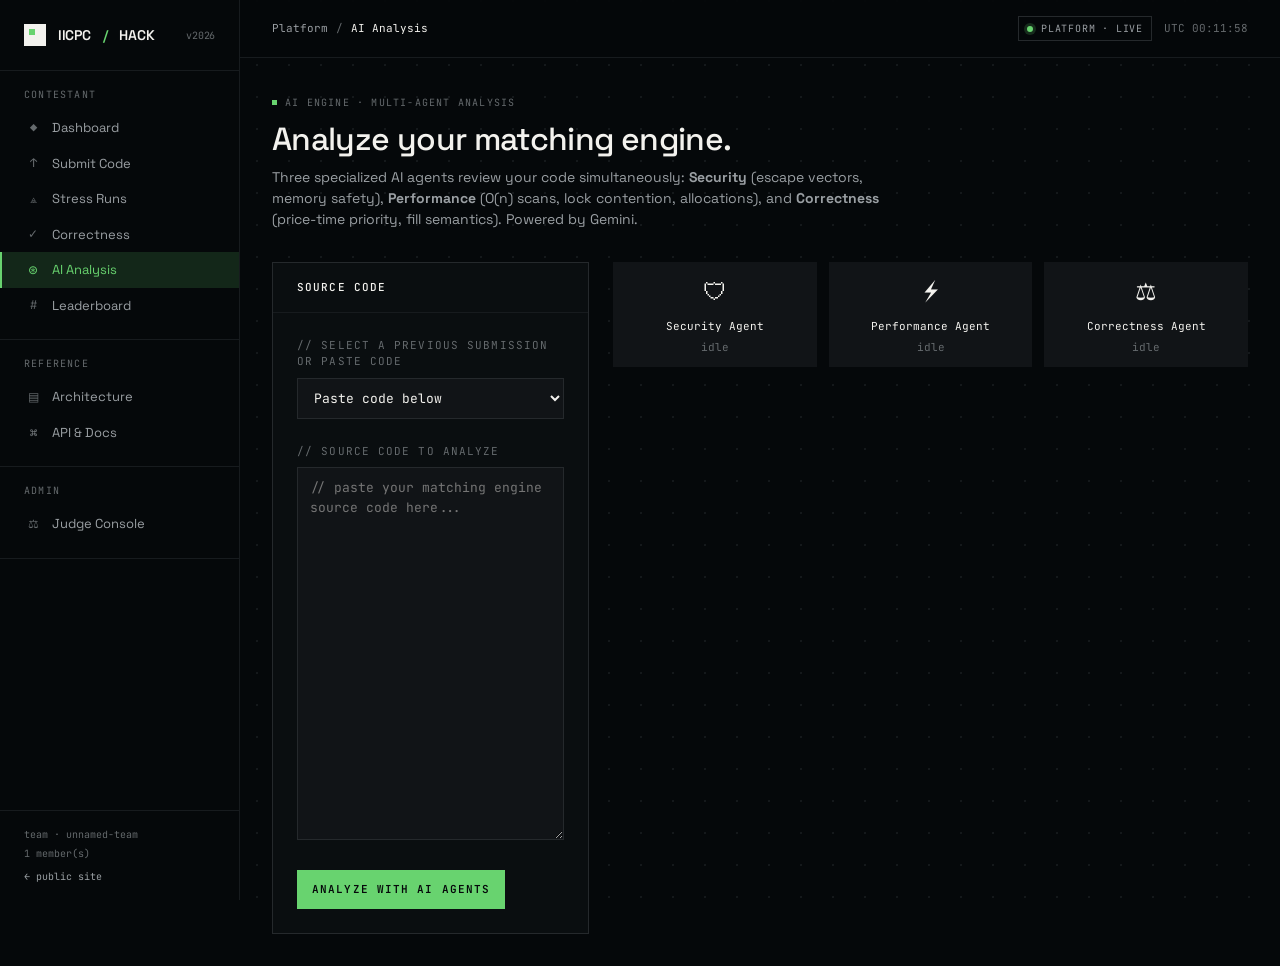
==== frontend/platform/analyze.html @ 757c40b7 "feat(frontend): add AI Analysis page and wire routing - analyze.html: full AI analysis UI with risk " ====
<!DOCTYPE html>
<!-- =====================================================================
     IICPC PLATFORM: AI CODE ANALYSIS
     ---------------------------------------------------------------------
     Multi-agent AI pipeline: Security + Performance + Correctness.
     Calls the ai-analyzer service (POST /api/analyze) with source code
     and displays structured findings with risk score and recommendations.
     Falls back to a local mock if no backend is available.
===================================================================== -->
<html lang="en">
<head>
<meta charset="UTF-8" />
<title>AI Analysis · IICPC Platform</title>
<meta name="viewport" content="width=device-width, initial-scale=1.0" />
<link rel="preconnect" href="https://fonts.googleapis.com" />
<link rel="preconnect" href="https://fonts.gstatic.com" crossorigin />
<link href="https://fonts.googleapis.com/css2?family=Space+Grotesk:wght@300;400;500;600;700&family=JetBrains+Mono:wght@300;400;500;600&display=swap" rel="stylesheet" />
<link rel="stylesheet" href="assets/tokens.css" />
<link rel="stylesheet" href="assets/platform.css" />
<style>
  .risk-gauge {
    position: relative;
    width: 120px; height: 120px;
    border-radius: 50%;
    display: flex; align-items: center; justify-content: center;
    flex-direction: column;
  }
  .risk-gauge .score {
    font-family: var(--font-mono);
    font-size: 36px; font-weight: 700;
    line-height: 1;
  }
  .risk-gauge .label {
    font-size: 11px; text-transform: uppercase;
    letter-spacing: 0.1em; margin-top: 4px;
    color: var(--text-dim);
  }
  .risk-low { background: conic-gradient(var(--accent) calc(var(--pct) * 1%), var(--bg-3) 0); }
  .risk-moderate { background: conic-gradient(#f59e0b calc(var(--pct) * 1%), var(--bg-3) 0); }
  .risk-high { background: conic-gradient(var(--accent-2) calc(var(--pct) * 1%), var(--bg-3) 0); }
  .risk-critical { background: conic-gradient(#ef4444 calc(var(--pct) * 1%), var(--bg-3) 0); }
  .risk-inner {
    width: 96px; height: 96px; border-radius: 50%;
    background: var(--bg-2); display: flex;
    align-items: center; justify-content: center; flex-direction: column;
  }

  .finding {
    padding: var(--s-4); border-left: 3px solid var(--line);
    margin-bottom: var(--s-3); background: var(--bg-3);
  }
  .finding.critical { border-left-color: #ef4444; }
  .finding.high { border-left-color: var(--accent-2); }
  .finding.medium { border-left-color: #f59e0b; }
  .finding.low { border-left-color: var(--accent); }
  .finding.info { border-left-color: var(--text-dim); }
  .finding-header {
    display: flex; align-items: center; gap: var(--s-3);
    margin-bottom: var(--s-2);
  }
  .sev-badge {
    font-family: var(--font-mono); font-size: 10px;
    text-transform: uppercase; letter-spacing: 0.08em;
    padding: 2px 8px; border-radius: 3px;
    font-weight: 600;
  }
  .sev-badge.critical { background: #ef4444; color: #fff; }
  .sev-badge.high { background: var(--accent-2); color: #fff; }
  .sev-badge.medium { background: #f59e0b; color: #000; }
  .sev-badge.low { background: var(--accent); color: #000; }
  .sev-badge.info { background: var(--bg-4); color: var(--text-dim); }
  .cat-badge {
    font-family: var(--font-mono); font-size: 10px;
    color: var(--text-dim); text-transform: uppercase;
  }
  .finding-location {
    font-family: var(--font-mono); font-size: 11px;
    color: var(--accent); margin-bottom: var(--s-2);
  }
  .finding-desc { font-size: 13px; line-height: 1.5; margin-bottom: var(--s-3); }
  .finding-suggestion {
    font-size: 12px; color: var(--accent);
    padding: var(--s-3); background: var(--bg-2);
    font-family: var(--font-mono); white-space: pre-wrap;
  }

  .strength-item {
    display: flex; align-items: center; gap: var(--s-2);
    padding: var(--s-2) 0; font-size: 13px;
  }
  .strength-item::before {
    content: '\2713'; color: var(--accent); font-weight: 700;
    font-size: 16px;
  }

  .analyze-loading {
    display: flex; align-items: center; justify-content: center;
    padding: var(--s-8); flex-direction: column; gap: var(--s-4);
  }
  .analyze-loading .spinner {
    width: 48px; height: 48px; border: 3px solid var(--line);
    border-top: 3px solid var(--accent); border-radius: 50%;
    animation: spin 1s linear infinite;
  }
  @keyframes spin { to { transform: rotate(360deg); } }

  .agent-status {
    display: grid; grid-template-columns: repeat(3, 1fr); gap: var(--s-3);
    margin-bottom: var(--s-4);
  }
  .agent-card {
    padding: var(--s-3); background: var(--bg-3);
    text-align: center; font-family: var(--font-mono); font-size: 11px;
  }
  .agent-card .icon { font-size: 24px; margin-bottom: var(--s-2); }
  .agent-card.running { border-bottom: 2px solid var(--accent-4); }
  .agent-card.done { border-bottom: 2px solid var(--accent); }
  .agent-card.error { border-bottom: 2px solid var(--accent-2); }
</style>
</head>
<body>
<div id="app-content">

<div class="page-head">
  <span class="eyebrow">AI Engine · Multi-Agent Analysis</span>
  <h1 style="margin-top: var(--s-3);">Analyze your matching engine.</h1>
  <p class="lede">
    Three specialized AI agents review your code simultaneously:
    <strong>Security</strong> (escape vectors, memory safety),
    <strong>Performance</strong> (O(n) scans, lock contention, allocations), and
    <strong>Correctness</strong> (price-time priority, fill semantics).
    Powered by Gemini.
  </p>
</div>

<div class="split bias-1-2">
  <!-- Left: source input -->
  <div>
    <div class="panel">
      <div class="panel-head"><h3>Source code</h3></div>
      <div class="panel-body">
        <div class="field">
          <label>// select a previous submission or paste code</label>
          <select class="select mono" id="sub-select">
            <option value="">Paste code below</option>
          </select>
        </div>
        <div class="field">
          <label>// source code to analyze</label>
          <textarea class="textarea" id="source-input" rows="18"
            placeholder="// paste your matching engine source code here..."></textarea>
        </div>
        <button class="btn btn-primary" id="analyze-btn">Analyze with AI agents</button>
      </div>
    </div>
  </div>

  <!-- Right: results -->
  <div>
    <!-- Agent status cards -->
    <div class="agent-status" id="agent-status">
      <div class="agent-card" id="agent-security">
        <div class="icon">&#x1f6e1;</div>
        <div>Security Agent</div>
        <div class="dim" style="margin-top: 4px;">idle</div>
      </div>
      <div class="agent-card" id="agent-performance">
        <div class="icon">&#x26a1;</div>
        <div>Performance Agent</div>
        <div class="dim" style="margin-top: 4px;">idle</div>
      </div>
      <div class="agent-card" id="agent-correctness">
        <div class="icon">&#x2696;</div>
        <div>Correctness Agent</div>
        <div class="dim" style="margin-top: 4px;">idle</div>
      </div>
    </div>

    <!-- Results container -->
    <div id="results" style="display: none;">
      <!-- Risk gauge + summary -->
      <div class="panel">
        <div class="panel-head"><h3>Analysis Report</h3></div>
        <div class="panel-body">
          <div style="display: flex; gap: var(--s-5); align-items: center;">
            <div class="risk-gauge" id="risk-gauge">
              <div class="risk-inner">
                <div class="score" id="risk-score">0</div>
                <div class="label">risk</div>
              </div>
            </div>
            <div style="flex: 1;">
              <p id="summary-text" style="font-size: 13px; line-height: 1.6;"></p>
            </div>
          </div>
        </div>
      </div>

      <!-- Strengths -->
      <div class="panel" id="strengths-panel" style="margin-top: var(--s-4);">
        <div class="panel-head"><h3>Strengths</h3></div>
        <div class="panel-body" id="strengths-list"></div>
      </div>

      <!-- Recommendations -->
      <div class="panel" id="recs-panel" style="margin-top: var(--s-4);">
        <div class="panel-head"><h3>Top Recommendations</h3></div>
        <div class="panel-body" id="recs-list"></div>
      </div>

      <!-- Findings -->
      <div class="panel" style="margin-top: var(--s-4);">
        <div class="panel-head">
          <h3>Detailed Findings</h3>
          <div class="actions">
            <select class="select mono" id="filter-category" style="font-size: 11px;">
              <option value="all">all categories</option>
              <option value="security">security</option>
              <option value="performance">performance</option>
              <option value="correctness">correctness</option>
            </select>
          </div>
        </div>
        <div class="panel-body" id="findings-list"></div>
      </div>
    </div>

    <!-- Loading state -->
    <div class="analyze-loading" id="loading" style="display: none;">
      <div class="spinner"></div>
      <div style="font-family: var(--font-mono); font-size: 12px; color: var(--text-dim);" id="loading-text">
        Running analysis pipeline...
      </div>
    </div>
  </div>
</div>

</div><!-- /#app-content -->

<script src="assets/store.js"></script>
<script src="assets/api.js"></script>
<script src="assets/layout.js"></script>
<script>
Layout.render({
  active: 'analyze',
  crumb: [{ label: 'Platform', href: 'dashboard.html' }, { label: 'AI Analysis' }],
});

const el = id => document.getElementById(id);
let currentReport = null;

// Populate submission dropdown from localStorage
const subs = Store.get('submissions', []).filter(s => s.source);
subs.forEach(s => {
  const opt = document.createElement('option');
  opt.value = s.id;
  opt.textContent = `${s.name} (${s.lang})`;
  el('sub-select').appendChild(opt);
});

el('sub-select').onchange = () => {
  const id = el('sub-select').value;
  if (!id) return;
  const sub = subs.find(s => s.id === id);
  if (sub && sub.source) el('source-input').value = sub.source;
};

// Agent status animation
function setAgentStatus(agent, status, detail) {
  const card = el('agent-' + agent);
  card.className = 'agent-card ' + status;
  card.querySelector('.dim').textContent = detail || status;
}

// Main analyze handler
el('analyze-btn').onclick = async () => {
  const source = el('source-input').value.trim();
  if (source.length < 10) {
    toast('paste source code first (minimum 10 characters)', 'error');
    return;
  }

  // Show loading state
  el('results').style.display = 'none';
  el('loading').style.display = 'flex';
  el('analyze-btn').disabled = true;
  el('analyze-btn').textContent = 'Analyzing...';

  setAgentStatus('security', 'running', 'scanning...');
  setAgentStatus('performance', 'running', 'scanning...');
  setAgentStatus('correctness', 'running', 'scanning...');

  try {
    const resp = await fetch('/api/analyze', {
      method: 'POST',
      headers: { 'Content-Type': 'application/json' },
      body: JSON.stringify({ sourceCode: source }),
    });

    if (!resp.ok) {
      const err = await resp.json().catch(() => ({ error: resp.statusText }));
      throw new Error(err.error || 'analysis failed');
    }

    currentReport = await resp.json();
    renderReport(currentReport);

    // Update agent statuses
    const secCount = currentReport.findings.filter(f => f.category === 'security').length;
    const perfCount = currentReport.findings.filter(f => f.category === 'performance').length;
    const corrCount = currentReport.findings.filter(f => f.category === 'correctness').length;

    setAgentStatus('security', secCount > 0 ? 'error' : 'done',
      secCount > 0 ? `${secCount} issues` : 'clean');
    setAgentStatus('performance', perfCount > 0 ? 'error' : 'done',
      perfCount > 0 ? `${perfCount} issues` : 'clean');
    setAgentStatus('correctness', corrCount > 0 ? 'error' : 'done',
      corrCount > 0 ? `${corrCount} issues` : 'clean');

  } catch (err) {
    toast('Analysis failed: ' + err.message, 'error');
    setAgentStatus('security', 'error', 'failed');
    setAgentStatus('performance', 'error', 'failed');
    setAgentStatus('correctness', 'error', 'failed');
  } finally {
    el('loading').style.display = 'none';
    el('analyze-btn').disabled = false;
    el('analyze-btn').textContent = 'Analyze with AI agents';
  }
};

// Render the full analysis report
function renderReport(report) {
  el('results').style.display = 'block';

  // Risk gauge
  const score = report.riskScore || 0;
  const level = score > 70 ? 'critical' : score > 40 ? 'high' : score > 20 ? 'moderate' : 'low';
  const gauge = el('risk-gauge');
  gauge.className = 'risk-gauge risk-' + level;
  gauge.style.setProperty('--pct', score);
  el('risk-score').textContent = score;

  // Summary
  el('summary-text').textContent = report.summary || 'Analysis complete.';

  // Strengths
  const strengthsHtml = (report.strengths || []).map(s =>
    `<div class="strength-item">${escapeHTML(s)}</div>`
  ).join('');
  el('strengths-list').innerHTML = strengthsHtml || '<div class="dim">No specific strengths noted.</div>';

  // Recommendations
  const recsHtml = (report.recommendations || []).map((r, i) =>
    `<div style="display: flex; gap: var(--s-3); padding: var(--s-3) 0; border-bottom: 1px solid var(--line-soft);">
      <span style="font-family: var(--font-mono); font-size: 11px; color: var(--accent); min-width: 24px;">${String(i+1).padStart(2,'0')}</span>
      <span style="font-size: 13px;">${escapeHTML(r)}</span>
    </div>`
  ).join('');
  el('recs-list').innerHTML = recsHtml || '<div class="dim">No recommendations.</div>';

  // Findings
  renderFindings(report.findings || [], 'all');
}

// Render filtered findings list
function renderFindings(findings, category) {
  const filtered = category === 'all' ? findings : findings.filter(f => f.category === category);
  if (filtered.length === 0) {
    el('findings-list').innerHTML = '<div style="padding: var(--s-5); text-align: center; color: var(--text-dim);">No findings in this category.</div>';
    return;
  }

  el('findings-list').innerHTML = filtered.map(f => `
    <div class="finding ${f.severity}">
      <div class="finding-header">
        <span class="sev-badge ${f.severity}">${f.severity}</span>
        <span class="cat-badge">${f.category}</span>
      </div>
      ${f.location ? `<div class="finding-location">${escapeHTML(f.location)}</div>` : ''}
      <div class="finding-desc">${escapeHTML(f.description)}</div>
      ${f.suggestion ? `<div class="finding-suggestion">${escapeHTML(f.suggestion)}</div>` : ''}
    </div>
  `).join('');
}

// Category filter
el('filter-category').onchange = () => {
  if (currentReport) {
    renderFindings(currentReport.findings || [], el('filter-category').value);
  }
};
</script>
</body>
</html>
---- frontend/platform/assets/tokens.css ----
/* =====================================================================
   IICPC PLATFORM · DESIGN TOKENS
   ---------------------------------------------------------------------
   Single source of truth for colors, type, spacing. Every page imports
   this first. Change a value here and the entire platform updates.
===================================================================== */
:root {
  /* —— Color palette: cool dark base, phosphor-green accent —— */
  --bg:        oklch(13% 0.008 240);
  --bg-2:      oklch(16% 0.008 240);
  --bg-3:      oklch(19% 0.008 240);
  --bg-4:      oklch(22% 0.008 240);
  --line:      oklch(28% 0.008 240);
  --line-soft: oklch(22% 0.008 240);
  --text:      oklch(96% 0.005 90);
  --text-mute: oklch(70% 0.008 240);
  --text-dim:  oklch(52% 0.008 240);

  --accent:     oklch(78% 0.17 145);
  --accent-2:   oklch(68% 0.20 25);     /* alert / sell */
  --accent-3:   oklch(72% 0.17 55);     /* warn / amber */
  --accent-4:   oklch(72% 0.16 240);    /* info / blue */
  --accent-dim: oklch(78% 0.17 145 / 0.15);

  --font-sans: "Space Grotesk", system-ui, -apple-system, sans-serif;
  --font-mono: "JetBrains Mono", ui-monospace, "SF Mono", Menlo, monospace;

  --s-1: 4px; --s-2: 8px; --s-3: 12px; --s-4: 16px; --s-5: 24px;
  --s-6: 32px; --s-7: 48px; --s-8: 64px; --s-9: 96px;

  --radius: 4px;
  --radius-lg: 8px;
  --max-w: 1480px;
}
---- frontend/platform/assets/platform.css ----
/* =====================================================================
   IICPC PLATFORM · SHARED LAYOUT + COMPONENTS
   ---------------------------------------------------------------------
   Imports tokens.css. Every platform page imports this file too.
   Section index:
     §1  reset + base
     §2  utilities + primitives (eyebrow, btn, pill, mono, etc.)
     §3  app shell (sidebar + main pane layout)
     §4  cards, panels, dividers
     §5  tables (used by leaderboard, runs, submissions)
     §6  forms (used by submit, team mgmt)
     §7  charts (sparklines, bars, gauges)
     §8  status badges (idle, running, passed, failed, queued)
     §9  modal / dialog
     §10 toasts
===================================================================== */

/* §1 — RESET ==================================================== */
*, *::before, *::after { box-sizing: border-box; margin: 0; padding: 0; }
html { -webkit-font-smoothing: antialiased; }
body {
  font-family: var(--font-sans);
  font-size: 14px;
  line-height: 1.5;
  color: var(--text);
  background: var(--bg);
  background-image: radial-gradient(circle at 1px 1px, oklch(28% 0.008 240 / 0.5) 1px, transparent 0);
  background-size: 32px 32px;
  background-attachment: fixed;
  overflow-x: hidden;
}
a { color: inherit; text-decoration: none; }
button { font: inherit; color: inherit; background: none; border: 0; cursor: pointer; }
input, select, textarea { font: inherit; color: inherit; background: none; border: 0; outline: 0; }
img, svg { display: block; max-width: 100%; }
::selection { background: var(--accent); color: var(--bg); }
::-webkit-scrollbar { width: 8px; height: 8px; }
::-webkit-scrollbar-track { background: transparent; }
::-webkit-scrollbar-thumb { background: var(--line); }
::-webkit-scrollbar-thumb:hover { background: var(--line-soft); }

/* §2 — UTILITIES =============================================== */
.mono { font-family: var(--font-mono); }
.dim { color: var(--text-dim); }
.mute { color: var(--text-mute); }
.up { color: var(--accent); }
.down { color: var(--accent-2); }
.warn { color: var(--accent-3); }
.info { color: var(--accent-4); }
.right { text-align: right; }
.center { text-align: center; }

.eyebrow {
  font-family: var(--font-mono);
  font-size: 10px;
  text-transform: uppercase;
  letter-spacing: 0.12em;
  color: var(--text-dim);
  display: inline-flex;
  align-items: center;
  gap: var(--s-2);
}
.eyebrow::before {
  content: "";
  width: 5px; height: 5px;
  background: var(--accent);
  display: inline-block;
}

.btn {
  display: inline-flex; align-items: center; gap: var(--s-2);
  padding: 10px 14px;
  font-family: var(--font-mono); font-size: 11px;
  text-transform: uppercase; letter-spacing: 0.1em;
  border: 1px solid var(--line);
  background: var(--bg-2);
  color: var(--text);
  cursor: pointer;
  transition: all .15s ease;
  white-space: nowrap;
}
.btn:hover { border-color: var(--accent); color: var(--accent); }
.btn-primary { background: var(--accent); color: var(--bg); border-color: var(--accent); font-weight: 600; }
.btn-primary:hover { background: var(--text); border-color: var(--text); color: var(--bg); }
.btn-ghost { background: transparent; }
.btn-danger { border-color: var(--accent-2); color: var(--accent-2); }
.btn-danger:hover { background: var(--accent-2); color: var(--bg); }
.btn-sm { padding: 6px 10px; font-size: 10px; }
.btn[disabled] { opacity: 0.4; cursor: not-allowed; }
.btn[disabled]:hover { border-color: var(--line); color: var(--text); }

.pill {
  display: inline-flex; align-items: center; gap: var(--s-2);
  padding: 4px 8px;
  border: 1px solid var(--line);
  font-family: var(--font-mono); font-size: 10px;
  color: var(--text-mute);
  text-transform: uppercase; letter-spacing: 0.08em;
  white-space: nowrap;       /* never wrap status pills — they're tiny */
  flex-shrink: 0;
}
.pill .dot {
  width: 6px; height: 6px; border-radius: 50%;
  background: var(--accent);
  box-shadow: 0 0 0 3px oklch(78% 0.17 145 / 0.18);
  animation: pulse 1.6s ease-in-out infinite;
}
@keyframes pulse { 50% { box-shadow: 0 0 0 6px oklch(78% 0.17 145 / 0); } }

/* §3 — APP SHELL ============================================== */
.app {
  display: grid;
  grid-template-columns: 240px 1fr;
  min-height: 100vh;
}
.sidebar {
  border-right: 1px solid var(--line-soft);
  background: var(--bg);
  position: sticky; top: 0;
  height: 100vh;
  display: flex; flex-direction: column;
  overflow-y: auto;
}
.sidebar-brand {
  display: flex; align-items: center; gap: var(--s-3);
  padding: var(--s-5);
  border-bottom: 1px solid var(--line-soft);
  font-weight: 600; letter-spacing: -0.02em; font-size: 14px;
}
.sidebar-brand .mark {
  width: 22px; height: 22px;
  background: var(--text);
  position: relative;
  flex-shrink: 0;
}
.sidebar-brand .mark::after {
  content: ""; position: absolute;
  inset: 5px 11px 11px 5px;
  background: var(--accent);
}
.sidebar-brand .ver {
  margin-left: auto;
  font-family: var(--font-mono); font-size: 10px;
  color: var(--text-dim); font-weight: 400;
}
.sidebar-section { padding: var(--s-4) 0; border-bottom: 1px solid var(--line-soft); }
.sidebar-section .label {
  font-family: var(--font-mono); font-size: 10px;
  text-transform: uppercase; letter-spacing: 0.12em;
  color: var(--text-dim);
  padding: 0 var(--s-5) var(--s-2);
}
.sidebar-link {
  display: flex; align-items: center; gap: var(--s-3);
  padding: 8px var(--s-5);
  font-size: 13px; color: var(--text-mute);
  border-left: 2px solid transparent;
  transition: all .15s ease;
  position: relative;
}
.sidebar-link:hover { color: var(--text); background: var(--bg-2); }
.sidebar-link.active {
  color: var(--accent);
  border-left-color: var(--accent);
  background: var(--accent-dim);
}
.sidebar-link .icon {
  width: 14px; height: 14px;
  display: inline-flex; align-items: center; justify-content: center;
  font-family: var(--font-mono); font-size: 12px;
  color: var(--text-dim);
}
.sidebar-link.active .icon { color: var(--accent); }
.sidebar-link .badge {
  margin-left: auto;
  font-family: var(--font-mono); font-size: 10px;
  color: var(--text-dim);
}
.sidebar-foot {
  margin-top: auto;
  padding: var(--s-4) var(--s-5);
  border-top: 1px solid var(--line-soft);
  font-family: var(--font-mono); font-size: 10px;
  color: var(--text-dim);
}

.main { min-width: 0; }
.topbar {
  position: sticky; top: 0; z-index: 10;
  display: flex; align-items: center; gap: var(--s-4);
  padding: var(--s-4) var(--s-6);
  border-bottom: 1px solid var(--line-soft);
  background: oklch(13% 0.008 240 / 0.85);
  backdrop-filter: blur(12px);
}
.topbar .crumb {
  font-family: var(--font-mono); font-size: 11px;
  color: var(--text-dim);
  white-space: nowrap;        /* breadcrumb stays on one line — truncate the page if needed */
  overflow: hidden;
  text-overflow: ellipsis;
  min-width: 0; flex: 1;
}
.topbar .crumb a { color: var(--text-mute); }
.topbar .crumb .sep { margin: 0 var(--s-2); color: var(--text-dim); }
.topbar .crumb .now { color: var(--text); }
.topbar .actions { margin-left: auto; display: flex; gap: var(--s-3); align-items: center; flex-shrink: 0; }
.topbar .clock {
  font-family: var(--font-mono); font-size: 11px;
  color: var(--text-dim);
}
.page { padding: var(--s-6); }
.page-head { margin-bottom: var(--s-6); }
.page-head h1 {
  font-size: 32px; font-weight: 500; letter-spacing: -0.02em;
  line-height: 1; margin-bottom: var(--s-3);
}
.page-head .lede { color: var(--text-mute); max-width: 72ch; }

@media (max-width: 880px) {
  .app { grid-template-columns: 1fr; }
  .sidebar { position: fixed; transform: translateX(-100%); z-index: 100; width: 240px; transition: transform .2s ease; }
  .sidebar.open { transform: translateX(0); }
  .topbar .menu-toggle { display: inline-flex !important; }
}
.menu-toggle { display: none; }

/* §4 — CARDS / PANELS ========================================== */
.panel {
  background: var(--bg-2);
  border: 1px solid var(--line);
}
.panel-head {
  display: flex; align-items: center; gap: var(--s-3);
  padding: var(--s-4) var(--s-5);
  border-bottom: 1px solid var(--line-soft);
}
.panel-head h3 {
  font-family: var(--font-mono); font-size: 11px;
  text-transform: uppercase; letter-spacing: 0.1em;
  color: var(--text);
  font-weight: 500;
  white-space: nowrap;        /* panel titles never wrap — they're short labels */
  min-width: 0;
}
.panel-head .actions { margin-left: auto; display: flex; gap: var(--s-2); }
.panel-body { padding: var(--s-5); }
.panel-body.flush { padding: 0; }

.kpi-grid {
  display: grid;
  /* Force a fixed 4-column grid that collapses cleanly at narrow viewports.
     Previous auto-fit caused awkward 3+1 wraps when main pane was ≈675px. */
  grid-template-columns: repeat(4, 1fr);
  gap: 0;
  border: 1px solid var(--line);
}
@media (max-width: 1100px) { .kpi-grid { grid-template-columns: repeat(2, 1fr); } }
@media (max-width: 540px)  { .kpi-grid { grid-template-columns: 1fr; } }
.kpi {
  padding: var(--s-5);
  border-right: 1px solid var(--line-soft);
  min-width: 0;               /* let value text truncate instead of overflowing */
}
.kpi:last-child { border-right: 0; }
@media (max-width: 1100px) {
  .kpi:nth-child(2) { border-right: 0; }
  .kpi:nth-child(1), .kpi:nth-child(2) { border-bottom: 1px solid var(--line-soft); }
}
.kpi .l { font-family: var(--font-mono); font-size: 10px; text-transform: uppercase; letter-spacing: 0.12em; color: var(--text-dim); margin-bottom: var(--s-3); }
.kpi .v {
  font-family: var(--font-mono);
  /* Fluid type — shrinks on narrow KPI cells so values like "23d 10h 40m" stay on one line */
  font-size: clamp(20px, 2.6vw, 28px);
  font-weight: 500; color: var(--text);
  white-space: nowrap; overflow: hidden; text-overflow: ellipsis;
}
.kpi .v small { font-size: 13px; color: var(--text-mute); margin-left: 4px; }
.kpi .delta { font-family: var(--font-mono); font-size: 11px; margin-top: 4px; }

/* §5 — TABLES ================================================== */
.table { width: 100%; border-collapse: collapse; font-family: var(--font-mono); font-size: 12px; }
.table th {
  text-align: left; padding: 10px var(--s-4);
  border-bottom: 1px solid var(--line);
  color: var(--text-dim); font-weight: 400;
  text-transform: uppercase; letter-spacing: 0.08em; font-size: 10px;
  background: var(--bg-3);
  position: sticky; top: 0;
}
.table th.r, .table td.r { text-align: right; }
.table tbody tr {
  border-bottom: 1px solid var(--line-soft);
  transition: background .15s ease;
}
.table tbody tr:hover { background: var(--bg-3); }
.table td { padding: 10px var(--s-4); color: var(--text); }
.table td.team { color: var(--text); font-weight: 500; font-family: var(--font-sans); }
.table tr.flash { animation: flash .8s ease; }
@keyframes flash {
  0% { background: oklch(78% 0.17 145 / 0.20); }
  100% { background: transparent; }
}

/* §6 — FORMS =================================================== */
.field { margin-bottom: var(--s-5); }
.field label {
  display: block;
  font-family: var(--font-mono); font-size: 11px;
  text-transform: uppercase; letter-spacing: 0.1em;
  color: var(--text-dim);
  margin-bottom: var(--s-2);
}
.field .hint {
  font-family: var(--font-mono); font-size: 11px;
  color: var(--text-dim); margin-top: var(--s-2);
}
.input, .select, .textarea {
  width: 100%;
  padding: 10px 12px;
  background: var(--bg-3);
  border: 1px solid var(--line);
  font-family: var(--font-mono); font-size: 13px;
  color: var(--text);
  transition: border-color .15s ease;
}
.input:focus, .select:focus, .textarea:focus { border-color: var(--accent); }
.textarea { font-family: var(--font-mono); resize: vertical; min-height: 100px; }

.dropzone {
  border: 1px dashed var(--line);
  background: var(--bg-2);
  padding: var(--s-7) var(--s-5);
  text-align: center;
  transition: all .15s ease;
  cursor: pointer;
}
.dropzone:hover, .dropzone.drag {
  border-color: var(--accent);
  background: var(--accent-dim);
}
.dropzone .big {
  font-family: var(--font-mono); font-size: 16px;
  color: var(--text); margin-bottom: var(--s-3);
}
.dropzone .small {
  font-family: var(--font-mono); font-size: 11px;
  color: var(--text-dim);
}

/* §7 — CHARTS ================================================== */
.spark { width: 100%; height: 40px; }
.spark line, .spark path { vector-effect: non-scaling-stroke; }
.bars { display: flex; gap: 2px; align-items: end; height: 32px; }
.bars span {
  flex: 1; min-width: 2px;
  background: var(--accent-dim);
  border-bottom: 2px solid var(--accent);
  transition: height .4s ease;
}

/* §8 — STATUS BADGES =========================================== */
.status {
  display: inline-flex; align-items: center; gap: 6px;
  font-family: var(--font-mono); font-size: 10px;
  text-transform: uppercase; letter-spacing: 0.1em;
  padding: 2px 6px;
  border: 1px solid var(--line);
}
.status::before {
  content: ""; width: 6px; height: 6px; border-radius: 50%;
  background: var(--text-dim);
}
.status.idle    { color: var(--text-dim); }
.status.queued  { color: var(--accent-3); border-color: oklch(72% 0.17 55 / 0.3); }
.status.queued::before  { background: var(--accent-3); }
.status.running { color: var(--accent-4); border-color: oklch(72% 0.16 240 / 0.3); }
.status.running::before { background: var(--accent-4); animation: pulse 1.4s ease-in-out infinite; }
.status.passed  { color: var(--accent); border-color: oklch(78% 0.17 145 / 0.3); }
.status.passed::before  { background: var(--accent); }
.status.failed  { color: var(--accent-2); border-color: oklch(68% 0.20 25 / 0.3); }
.status.failed::before  { background: var(--accent-2); }
.status.building { color: var(--accent-3); border-color: oklch(72% 0.17 55 / 0.3); }
.status.building::before { background: var(--accent-3); animation: pulse 1s ease-in-out infinite; }

/* §9 — MODAL ==================================================== */
.modal-bg {
  position: fixed; inset: 0;
  background: oklch(0% 0 0 / 0.7);
  backdrop-filter: blur(4px);
  z-index: 1000;
  display: flex; align-items: center; justify-content: center;
  padding: var(--s-5);
}
.modal {
  background: var(--bg-2);
  border: 1px solid var(--line);
  width: 100%; max-width: 600px;
  max-height: 90vh; overflow: auto;
}
.modal-head {
  padding: var(--s-5); border-bottom: 1px solid var(--line-soft);
  display: flex; align-items: center;
}
.modal-head h3 { font-size: 18px; font-weight: 500; }
.modal-head button { margin-left: auto; color: var(--text-dim); font-size: 20px; padding: 0 8px; }
.modal-body { padding: var(--s-5); }
.modal-foot { padding: var(--s-4) var(--s-5); border-top: 1px solid var(--line-soft); display: flex; gap: var(--s-3); justify-content: flex-end; }

/* §10 — TOASTS ================================================== */
.toast-stack {
  position: fixed; bottom: var(--s-5); right: var(--s-5);
  z-index: 2000;
  display: flex; flex-direction: column; gap: var(--s-2);
  pointer-events: none;
}
.toast {
  background: var(--bg-2);
  border: 1px solid var(--line);
  border-left: 2px solid var(--accent);
  padding: var(--s-3) var(--s-4);
  font-family: var(--font-mono); font-size: 12px;
  color: var(--text);
  min-width: 280px;
  pointer-events: auto;
  animation: toastIn .2s ease;
}
.toast.error { border-left-color: var(--accent-2); }
.toast.warn { border-left-color: var(--accent-3); }
.toast .t { font-size: 10px; color: var(--text-dim); text-transform: uppercase; letter-spacing: 0.1em; margin-bottom: 2px; }
@keyframes toastIn {
  from { transform: translateX(20px); opacity: 0; }
  to { transform: translateX(0); opacity: 1; }
}

/* —— Native range slider — dark phosphor-green theme ———————————— */
input[type="range"] {
  -webkit-appearance: none;
  appearance: none;
  width: 100%;
  height: 4px;
  background: var(--bg-3);
  border: 1px solid var(--line);
  outline: none;
  cursor: pointer;
}
input[type="range"]::-webkit-slider-thumb {
  -webkit-appearance: none;
  appearance: none;
  width: 14px; height: 14px;
  background: var(--accent);
  border: 1px solid var(--accent);
  cursor: pointer;
  transition: transform .1s ease;
}
input[type="range"]::-webkit-slider-thumb:hover { transform: scale(1.2); }
input[type="range"]::-moz-range-thumb {
  width: 14px; height: 14px;
  background: var(--accent);
  border: 1px solid var(--accent);
  cursor: pointer;
  border-radius: 0;
}
input[type="range"]::-moz-range-track {
  background: var(--bg-3);
  height: 4px;
}

/* —— Misc helpers used across pages —— */
.split { display: grid; gap: var(--s-5); }
.split.cols-2 { grid-template-columns: 1fr 1fr; }
.split.cols-3 { grid-template-columns: repeat(3, 1fr); }
.split.cols-4 { grid-template-columns: repeat(4, 1fr); }
.split.bias-2-1 { grid-template-columns: 2fr 1fr; }
.split.bias-1-2 { grid-template-columns: 1fr 2fr; }
@media (max-width: 980px) {
  .split.cols-2, .split.cols-3, .split.cols-4, .split.bias-2-1, .split.bias-1-2 { grid-template-columns: 1fr; }
}

.log {
  background: var(--bg);
  border: 1px solid var(--line);
  padding: var(--s-4);
  font-family: var(--font-mono); font-size: 12px;
  color: var(--text-mute);
  max-height: 320px; overflow: auto;
  line-height: 1.7;
}
.log .line { display: flex; gap: var(--s-3); white-space: pre-wrap; }
.log .ts { color: var(--text-dim); flex-shrink: 0; }
.log .lvl { width: 50px; flex-shrink: 0; }
.log .lvl.info { color: var(--accent-4); }
.log .lvl.ok { color: var(--accent); }
.log .lvl.warn { color: var(--accent-3); }
.log .lvl.err { color: var(--accent-2); }

.fonts {
  font-family: 'Space Grotesk', 'JetBrains Mono';
}
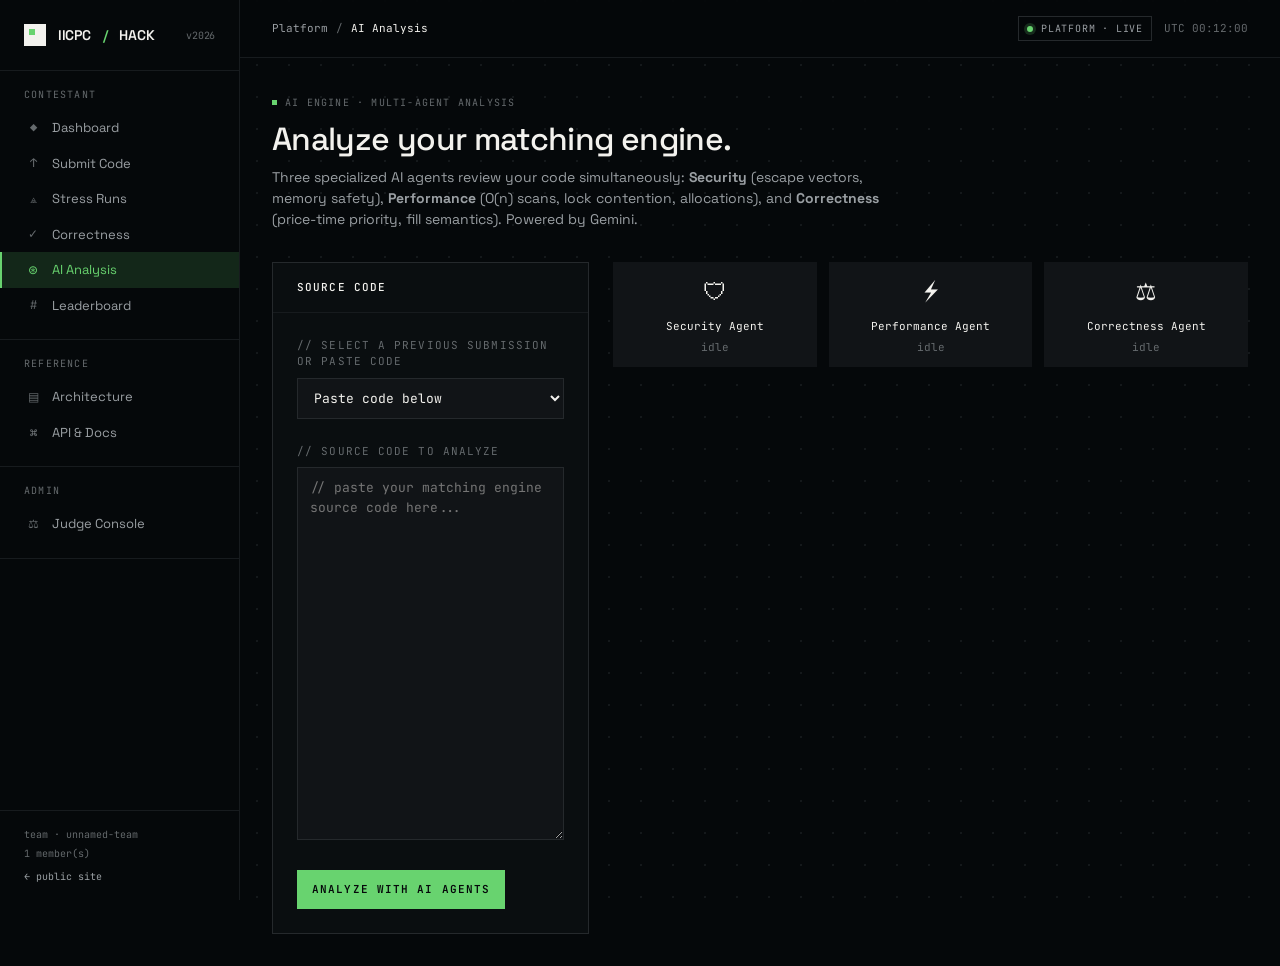
==== commit d72dc581: "docs: rebrand IICPC Platform -> QuanTime; fix README demo; honest LIMITATIONS - Rebrand product name" ====
--- a/frontend/platform/analyze.html
+++ b/frontend/platform/analyze.html
@@ -10,7 +10,7 @@
 <html lang="en">
 <head>
 <meta charset="UTF-8" />
-<title>AI Analysis · IICPC Platform</title>
+<title>AI Analysis · QuanTime</title>
 <meta name="viewport" content="width=device-width, initial-scale=1.0" />
 <link rel="preconnect" href="https://fonts.googleapis.com" />
 <link rel="preconnect" href="https://fonts.gstatic.com" crossorigin />
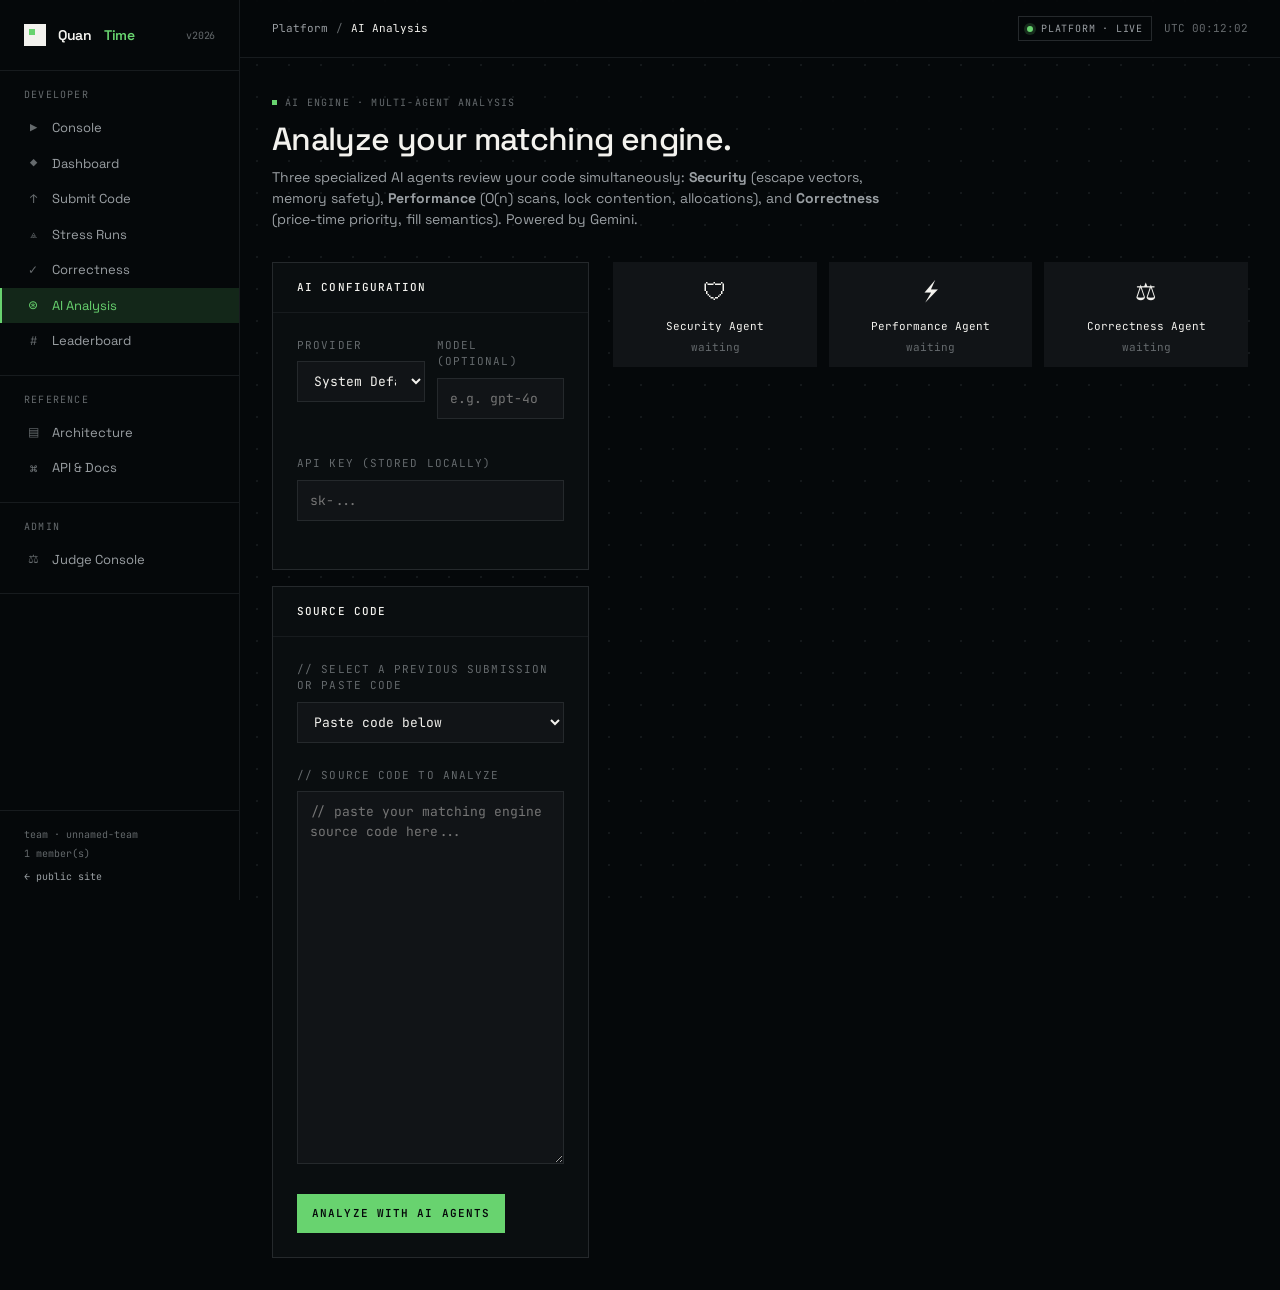
==== commit af07bc00: "feat(ai): decouple hardcoded gemini into universal multi-provider llm adapter layer" ====
--- a/frontend/platform/analyze.html
+++ b/frontend/platform/analyze.html
@@ -136,6 +136,32 @@
 <div class="split bias-1-2">
   <!-- Left: source input -->
   <div>
+    <div class="panel" style="margin-bottom: var(--s-4);">
+      <div class="panel-head"><h3>AI Configuration</h3></div>
+      <div class="panel-body">
+        <div style="display: grid; grid-template-columns: 1fr 1fr; gap: var(--s-3); margin-bottom: var(--s-3);">
+          <div class="field">
+            <label>Provider</label>
+            <select class="select mono" id="ai-provider">
+              <option value="">System Default</option>
+              <option value="local">Local (OpenVINO)</option>
+              <option value="openai">OpenAI / DeepSeek / Kimi</option>
+              <option value="gemini">Google Gemini</option>
+              <option value="claude">Anthropic Claude</option>
+            </select>
+          </div>
+          <div class="field">
+            <label>Model (optional)</label>
+            <input type="text" class="input mono" id="ai-model" placeholder="e.g. gpt-4o">
+          </div>
+        </div>
+        <div class="field">
+          <label>API Key (stored locally)</label>
+          <input type="password" class="input mono" id="ai-key" placeholder="sk-...">
+        </div>
+      </div>
+    </div>
+
     <div class="panel">
       <div class="panel-head"><h3>Source code</h3></div>
       <div class="panel-body">
@@ -258,11 +284,25 @@
   el('sub-select').appendChild(opt);
 });
 
+const q = new URLSearchParams(location.search).get('sub');
+if (q) {
+  el('sub-select').value = q;
+  localStorage.setItem('active_sub', q);
+} else {
+  const active = localStorage.getItem('active_sub');
+  if (active !== null) el('sub-select').value = active;
+}
+if (el('sub-select').value) {
+  const sub = subs.find(s => s.id === el('sub-select').value);
+  if (sub && sub.source) el('source-input').value = sub.source;
+}
+
 el('sub-select').onchange = () => {
   const id = el('sub-select').value;
   if (!id) return;
   const sub = subs.find(s => s.id === id);
   if (sub && sub.source) el('source-input').value = sub.source;
+  saveAnalyzeState();
 };
 
 // Agent status animation
@@ -291,10 +331,19 @@
   setAgentStatus('correctness', 'running', 'scanning...');
 
   try {
+    const provider = el('ai-provider').value.trim();
+    const model = el('ai-model').value.trim();
+    const apiKey = el('ai-key').value.trim();
+
+    const payload = { sourceCode: source };
+    if (provider) payload.provider = provider;
+    if (model) payload.model = model;
+    if (apiKey) payload.apiKey = apiKey;
+
     const resp = await fetch('/api/analyze', {
       method: 'POST',
       headers: { 'Content-Type': 'application/json' },
-      body: JSON.stringify({ sourceCode: source }),
+      body: JSON.stringify(payload),
     });
 
     if (!resp.ok) {
@@ -303,6 +352,7 @@
     }
 
     currentReport = await resp.json();
+    localStorage.setItem('analyze_report_' + (el('sub-select').value || 'ref'), JSON.stringify(currentReport));
     renderReport(currentReport);
 
     // Update agent statuses
@@ -390,6 +440,57 @@
     renderFindings(currentReport.findings || [], el('filter-category').value);
   }
 };
+
+// --- State Retention ---
+function saveAnalyzeState() {
+  localStorage.setItem('analyze_state', JSON.stringify({
+    source: el('source-input').value,
+    provider: el('ai-provider').value,
+    model: el('ai-model').value,
+    apiKey: el('ai-key').value
+  }));
+  localStorage.setItem('active_sub', el('sub-select').value);
+}
+function restoreAnalyzeState() {
+  try {
+    const s = JSON.parse(localStorage.getItem('analyze_state') || '{}');
+    if (s.source && !el('source-input').value) el('source-input').value = s.source;
+    if (s.provider) el('ai-provider').value = s.provider;
+    if (s.model) el('ai-model').value = s.model;
+    if (s.apiKey) el('ai-key').value = s.apiKey;
+  } catch(e){}
+}
+document.querySelectorAll('select, textarea, input').forEach(e => {
+  e.addEventListener('change', saveAnalyzeState);
+  e.addEventListener('input', saveAnalyzeState);
+});
+restoreAnalyzeState();
+
+function loadAnalyzeReport() {
+  const sId = el('sub-select').value || 'ref';
+  try {
+    const rep = JSON.parse(localStorage.getItem('analyze_report_' + sId) || 'null');
+    if (rep && rep.findings) {
+      currentReport = rep;
+      renderReport(currentReport);
+      const secCount = currentReport.findings.filter(f => f.category === 'security').length;
+      const perfCount = currentReport.findings.filter(f => f.category === 'performance').length;
+      const corrCount = currentReport.findings.filter(f => f.category === 'correctness').length;
+      setAgentStatus('security', secCount > 0 ? 'error' : 'done', secCount > 0 ? `${secCount} issues` : 'clean');
+      setAgentStatus('performance', perfCount > 0 ? 'error' : 'done', perfCount > 0 ? `${perfCount} issues` : 'clean');
+      setAgentStatus('correctness', corrCount > 0 ? 'error' : 'done', corrCount > 0 ? `${corrCount} issues` : 'clean');
+      return;
+    }
+  } catch(e){}
+
+  currentReport = null;
+  el('results').style.display = 'none';
+  setAgentStatus('security', 'idle', 'waiting');
+  setAgentStatus('performance', 'idle', 'waiting');
+  setAgentStatus('correctness', 'idle', 'waiting');
+}
+el('sub-select').addEventListener('change', loadAnalyzeReport);
+loadAnalyzeReport();
 </script>
 </body>
 </html>
--- a/frontend/platform/assets/tokens.css
+++ b/frontend/platform/assets/tokens.css
@@ -5,7 +5,7 @@
    this first. Change a value here and the entire platform updates.
 ===================================================================== */
 :root {
-  /* —— Color palette: cool dark base, phosphor-green accent —— */
+  /* -- Color palette: cool dark base, phosphor-green accent -- */
   --bg:        oklch(13% 0.008 240);
   --bg-2:      oklch(16% 0.008 240);
   --bg-3:      oklch(19% 0.008 240);
--- a/frontend/platform/assets/platform.css
+++ b/frontend/platform/assets/platform.css
@@ -15,7 +15,7 @@
      §10 toasts
 ===================================================================== */
 
-/* §1 — RESET ==================================================== */
+/* §1 - RESET ==================================================== */
 *, *::before, *::after { box-sizing: border-box; margin: 0; padding: 0; }
 html { -webkit-font-smoothing: antialiased; }
 body {
@@ -39,7 +39,7 @@
 ::-webkit-scrollbar-thumb { background: var(--line); }
 ::-webkit-scrollbar-thumb:hover { background: var(--line-soft); }
 
-/* §2 — UTILITIES =============================================== */
+/* §2 - UTILITIES =============================================== */
 .mono { font-family: var(--font-mono); }
 .dim { color: var(--text-dim); }
 .mute { color: var(--text-mute); }
@@ -96,7 +96,7 @@
   font-family: var(--font-mono); font-size: 10px;
   color: var(--text-mute);
   text-transform: uppercase; letter-spacing: 0.08em;
-  white-space: nowrap;       /* never wrap status pills — they're tiny */
+  white-space: nowrap;       /* never wrap status pills - they're tiny */
   flex-shrink: 0;
 }
 .pill .dot {
@@ -107,7 +107,7 @@
 }
 @keyframes pulse { 50% { box-shadow: 0 0 0 6px oklch(78% 0.17 145 / 0); } }
 
-/* §3 — APP SHELL ============================================== */
+/* §3 - APP SHELL ============================================== */
 .app {
   display: grid;
   grid-template-columns: 240px 1fr;
@@ -196,7 +196,7 @@
 .topbar .crumb {
   font-family: var(--font-mono); font-size: 11px;
   color: var(--text-dim);
-  white-space: nowrap;        /* breadcrumb stays on one line — truncate the page if needed */
+  white-space: nowrap;        /* breadcrumb stays on one line - truncate the page if needed */
   overflow: hidden;
   text-overflow: ellipsis;
   min-width: 0; flex: 1;
@@ -225,7 +225,7 @@
 }
 .menu-toggle { display: none; }
 
-/* §4 — CARDS / PANELS ========================================== */
+/* §4 - CARDS / PANELS ========================================== */
 .panel {
   background: var(--bg-2);
   border: 1px solid var(--line);
@@ -240,7 +240,7 @@
   text-transform: uppercase; letter-spacing: 0.1em;
   color: var(--text);
   font-weight: 500;
-  white-space: nowrap;        /* panel titles never wrap — they're short labels */
+  white-space: nowrap;        /* panel titles never wrap - they're short labels */
   min-width: 0;
 }
 .panel-head .actions { margin-left: auto; display: flex; gap: var(--s-2); }
@@ -270,7 +270,7 @@
 .kpi .l { font-family: var(--font-mono); font-size: 10px; text-transform: uppercase; letter-spacing: 0.12em; color: var(--text-dim); margin-bottom: var(--s-3); }
 .kpi .v {
   font-family: var(--font-mono);
-  /* Fluid type — shrinks on narrow KPI cells so values like "23d 10h 40m" stay on one line */
+  /* Fluid type - shrinks on narrow KPI cells so values like "23d 10h 40m" stay on one line */
   font-size: clamp(20px, 2.6vw, 28px);
   font-weight: 500; color: var(--text);
   white-space: nowrap; overflow: hidden; text-overflow: ellipsis;
@@ -278,7 +278,7 @@
 .kpi .v small { font-size: 13px; color: var(--text-mute); margin-left: 4px; }
 .kpi .delta { font-family: var(--font-mono); font-size: 11px; margin-top: 4px; }
 
-/* §5 — TABLES ================================================== */
+/* §5 - TABLES ================================================== */
 .table { width: 100%; border-collapse: collapse; font-family: var(--font-mono); font-size: 12px; }
 .table th {
   text-align: left; padding: 10px var(--s-4);
@@ -302,7 +302,7 @@
   100% { background: transparent; }
 }
 
-/* §6 — FORMS =================================================== */
+/* §6 - FORMS =================================================== */
 .field { margin-bottom: var(--s-5); }
 .field label {
   display: block;
@@ -348,7 +348,7 @@
   color: var(--text-dim);
 }
 
-/* §7 — CHARTS ================================================== */
+/* §7 - CHARTS ================================================== */
 .spark { width: 100%; height: 40px; }
 .spark line, .spark path { vector-effect: non-scaling-stroke; }
 .bars { display: flex; gap: 2px; align-items: end; height: 32px; }
@@ -359,7 +359,7 @@
   transition: height .4s ease;
 }
 
-/* §8 — STATUS BADGES =========================================== */
+/* §8 - STATUS BADGES =========================================== */
 .status {
   display: inline-flex; align-items: center; gap: 6px;
   font-family: var(--font-mono); font-size: 10px;
@@ -383,7 +383,7 @@
 .status.building { color: var(--accent-3); border-color: oklch(72% 0.17 55 / 0.3); }
 .status.building::before { background: var(--accent-3); animation: pulse 1s ease-in-out infinite; }
 
-/* §9 — MODAL ==================================================== */
+/* §9 - MODAL ==================================================== */
 .modal-bg {
   position: fixed; inset: 0;
   background: oklch(0% 0 0 / 0.7);
@@ -407,7 +407,7 @@
 .modal-body { padding: var(--s-5); }
 .modal-foot { padding: var(--s-4) var(--s-5); border-top: 1px solid var(--line-soft); display: flex; gap: var(--s-3); justify-content: flex-end; }
 
-/* §10 — TOASTS ================================================== */
+/* §10 - TOASTS ================================================== */
 .toast-stack {
   position: fixed; bottom: var(--s-5); right: var(--s-5);
   z-index: 2000;
@@ -433,7 +433,7 @@
   to { transform: translateX(0); opacity: 1; }
 }
 
-/* —— Native range slider — dark phosphor-green theme ———————————— */
+/* -- Native range slider - dark phosphor-green theme ------------ */
 input[type="range"] {
   -webkit-appearance: none;
   appearance: none;
@@ -466,7 +466,7 @@
   height: 4px;
 }
 
-/* —— Misc helpers used across pages —— */
+/* -- Misc helpers used across pages -- */
 .split { display: grid; gap: var(--s-5); }
 .split.cols-2 { grid-template-columns: 1fr 1fr; }
 .split.cols-3 { grid-template-columns: repeat(3, 1fr); }
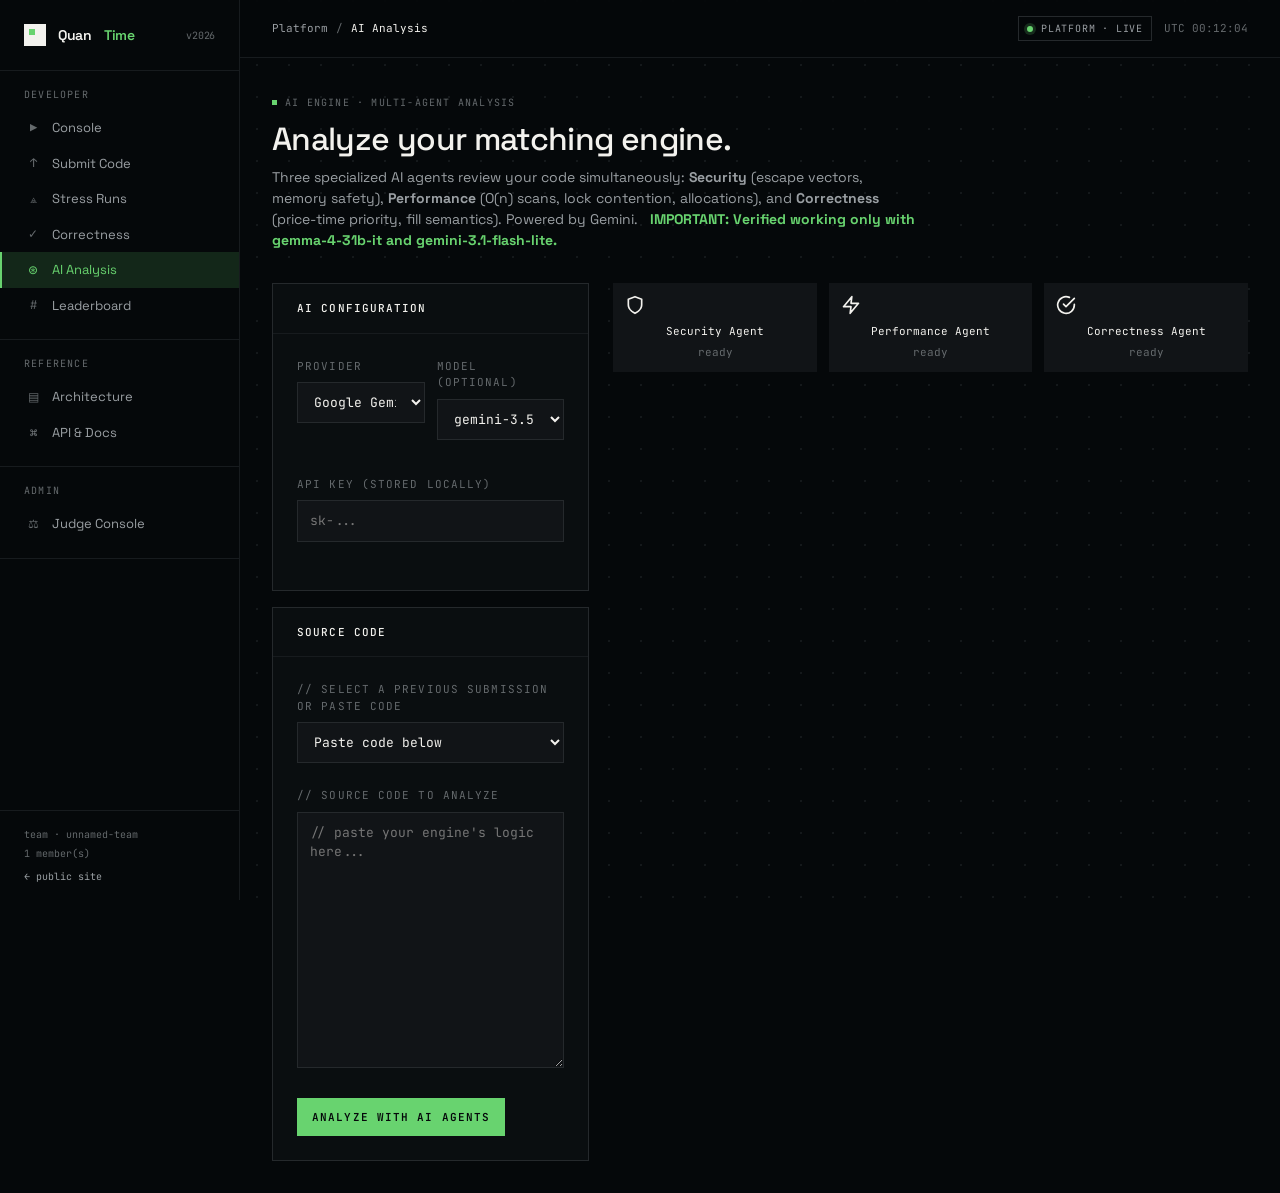
==== commit 65140cc1: "fix(frontend): remove simulation 'lies' from the contestant flow The audit found run.html (Stress Ru" ====
--- a/frontend/platform/analyze.html
+++ b/frontend/platform/analyze.html
@@ -129,7 +129,7 @@
     <strong>Security</strong> (escape vectors, memory safety),
     <strong>Performance</strong> (O(n) scans, lock contention, allocations), and
     <strong>Correctness</strong> (price-time priority, fill semantics).
-    Powered by Gemini.
+    Powered by Gemini. <strong style="color: var(--accent); margin-left: 0.5rem;">IMPORTANT: Verified working only with gemma-4-31b-it and gemini-3.1-flash-lite.</strong>
   </p>
 </div>
 
@@ -143,16 +143,14 @@
           <div class="field">
             <label>Provider</label>
             <select class="select mono" id="ai-provider">
-              <option value="">System Default</option>
-              <option value="local">Local (OpenVINO)</option>
-              <option value="openai">OpenAI / DeepSeek / Kimi</option>
-              <option value="gemini">Google Gemini</option>
+              <option value="gemini">Google Gemini (Default)</option>
+              <option value="openai">OpenAI</option>
               <option value="claude">Anthropic Claude</option>
             </select>
           </div>
           <div class="field">
             <label>Model (optional)</label>
-            <input type="text" class="input mono" id="ai-model" placeholder="e.g. gpt-4o">
+            <select class="select mono" id="ai-model"></select>
           </div>
         </div>
         <div class="field">
@@ -173,8 +171,7 @@
         </div>
         <div class="field">
           <label>// source code to analyze</label>
-          <textarea class="textarea" id="source-input" rows="18"
-            placeholder="// paste your matching engine source code here..."></textarea>
+          <textarea class="textarea" id="source-input" rows="12" placeholder="// paste your engine's logic here..."></textarea>
         </div>
         <button class="btn btn-primary" id="analyze-btn">Analyze with AI agents</button>
       </div>
@@ -186,17 +183,17 @@
     <!-- Agent status cards -->
     <div class="agent-status" id="agent-status">
       <div class="agent-card" id="agent-security">
-        <div class="icon">&#x1f6e1;</div>
+        <div class="icon"><svg xmlns="http://www.w3.org/2000/svg" width="20" height="20" viewBox="0 0 24 24" fill="none" stroke="currentColor" stroke-width="2" stroke-linecap="round" stroke-linejoin="round"><path d="M12 22s8-4 8-10V5l-8-3-8 3v7c0 6 8 10 8 10z"></path></svg></div>
         <div>Security Agent</div>
         <div class="dim" style="margin-top: 4px;">idle</div>
       </div>
       <div class="agent-card" id="agent-performance">
-        <div class="icon">&#x26a1;</div>
+        <div class="icon"><svg xmlns="http://www.w3.org/2000/svg" width="20" height="20" viewBox="0 0 24 24" fill="none" stroke="currentColor" stroke-width="2" stroke-linecap="round" stroke-linejoin="round"><polygon points="13 2 3 14 12 14 11 22 21 10 12 10 13 2"></polygon></svg></div>
         <div>Performance Agent</div>
         <div class="dim" style="margin-top: 4px;">idle</div>
       </div>
       <div class="agent-card" id="agent-correctness">
-        <div class="icon">&#x2696;</div>
+        <div class="icon"><svg xmlns="http://www.w3.org/2000/svg" width="20" height="20" viewBox="0 0 24 24" fill="none" stroke="currentColor" stroke-width="2" stroke-linecap="round" stroke-linejoin="round"><path d="M22 11.08V12a10 10 0 1 1-5.93-9.14"></path><polyline points="22 4 12 14.01 9 11.01"></polyline></svg></div>
         <div>Correctness Agent</div>
         <div class="dim" style="margin-top: 4px;">idle</div>
       </div>
@@ -275,8 +272,29 @@
 const el = id => document.getElementById(id);
 let currentReport = null;
 
+const MODEL_MAP = {
+  gemini: ['gemini-3.5-flash', 'gemini-3.5-pro', 'gemini-3.1-flash', 'gemini-3.1-pro', 'gemini-3.1-flash-lite', 'gemma-4-31b-it'],
+  openai: ['gpt-5.5', 'gpt-5.5-pro', 'gpt-5.4', 'gpt-5.4-pro', 'gpt-5.4-mini'],
+  claude: ['claude-fable-5', 'claude-opus-4-8', 'claude-sonnet-4-6', 'claude-haiku-4-5']
+};
+
+function updateModelDropdown() {
+  const provider = el('ai-provider').value;
+  const models = MODEL_MAP[provider] || [];
+  const modelSelect = el('ai-model');
+  modelSelect.innerHTML = '';
+  models.forEach(m => {
+    const opt = document.createElement('option');
+    opt.value = m;
+    opt.textContent = m;
+    modelSelect.appendChild(opt);
+  });
+}
+el('ai-provider').addEventListener('change', updateModelDropdown);
+updateModelDropdown();
+
 // Populate submission dropdown from localStorage
-const subs = Store.get('submissions', []).filter(s => s.source);
+let subs = Store.get('submissions', []).filter(s => s.source);
 subs.forEach(s => {
   const opt = document.createElement('option');
   opt.value = s.id;
@@ -335,10 +353,13 @@
     const model = el('ai-model').value.trim();
     const apiKey = el('ai-key').value.trim();
 
-    const payload = { sourceCode: source };
-    if (provider) payload.provider = provider;
-    if (model) payload.model = model;
-    if (apiKey) payload.apiKey = apiKey;
+    // Validate API key
+    if (!apiKey) {
+      toast(`API key is required for ${provider}`, 'error');
+      return;
+    }
+
+    const payload = { sourceCode: source, provider, model, apiKey };
 
     const resp = await fetch('/api/analyze', {
       method: 'POST',
@@ -485,9 +506,9 @@
 
   currentReport = null;
   el('results').style.display = 'none';
-  setAgentStatus('security', 'idle', 'waiting');
-  setAgentStatus('performance', 'idle', 'waiting');
-  setAgentStatus('correctness', 'idle', 'waiting');
+  setAgentStatus('security', 'idle', 'ready');
+  setAgentStatus('performance', 'idle', 'ready');
+  setAgentStatus('correctness', 'idle', 'ready');
 }
 el('sub-select').addEventListener('change', loadAnalyzeReport);
 loadAnalyzeReport();
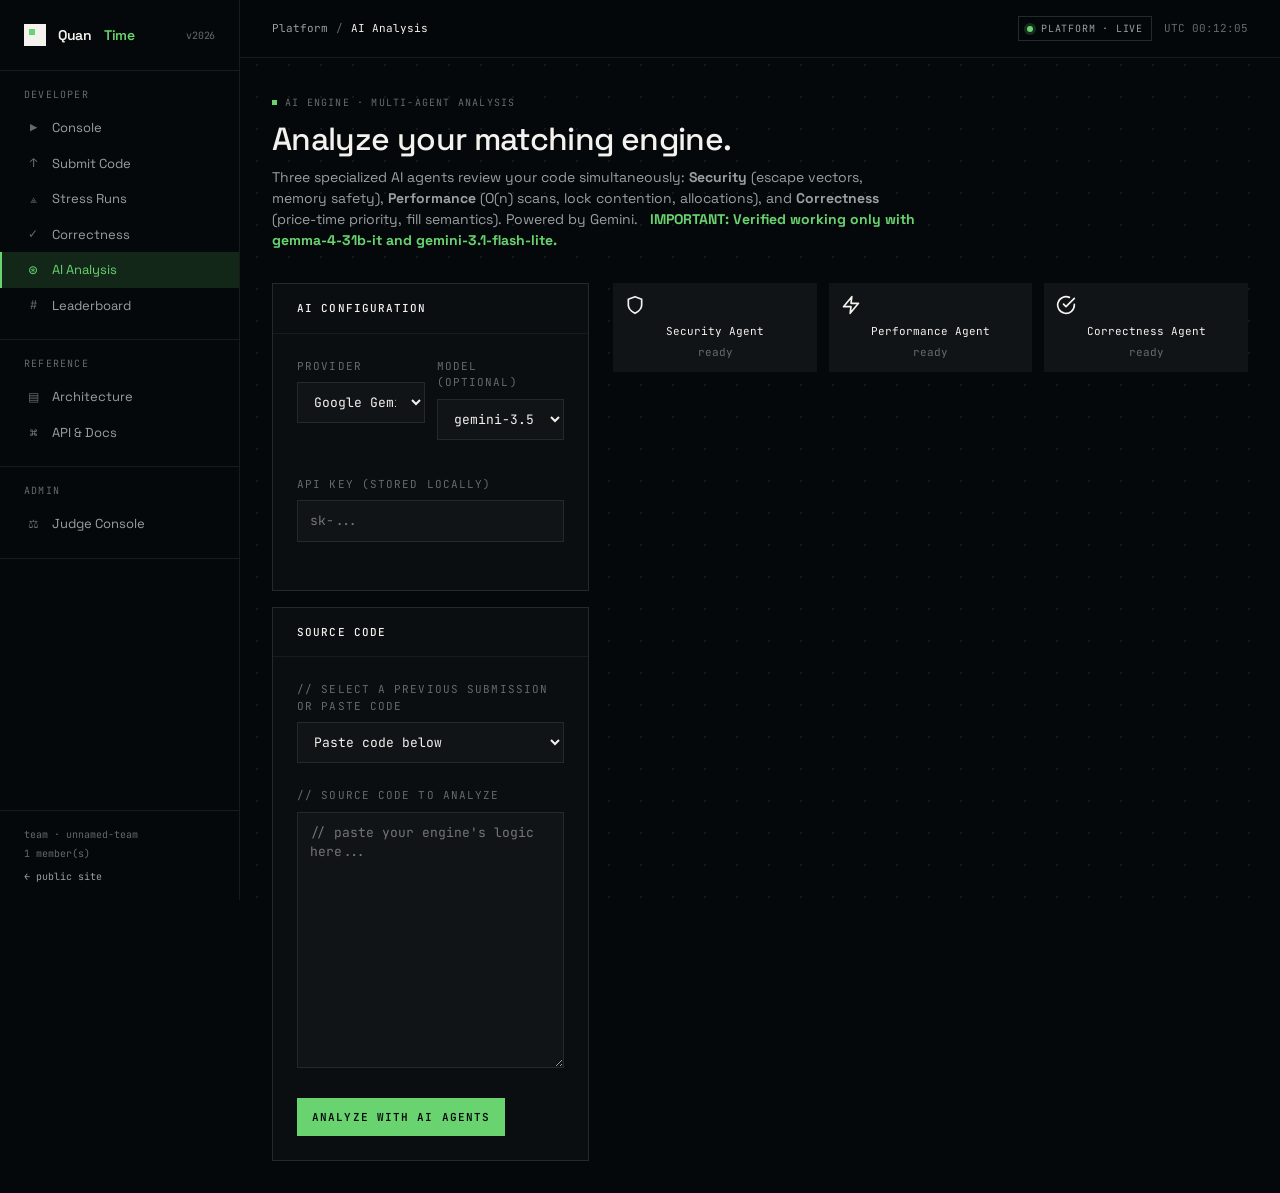
==== commit 119d9bff: "chore: scrub visible 'IICPC PLATFORM' branding -> QuanTime (keep hackathon credit) Replace the stale" ====
--- a/frontend/platform/analyze.html
+++ b/frontend/platform/analyze.html
@@ -1,6 +1,6 @@
 <!DOCTYPE html>
 <!-- =====================================================================
-     IICPC PLATFORM: AI CODE ANALYSIS
+     QuanTime: AI CODE ANALYSIS
      ---------------------------------------------------------------------
      Multi-agent AI pipeline: Security + Performance + Correctness.
      Calls the ai-analyzer service (POST /api/analyze) with source code
--- a/frontend/platform/assets/tokens.css
+++ b/frontend/platform/assets/tokens.css
@@ -1,5 +1,5 @@
 /* =====================================================================
-   IICPC PLATFORM · DESIGN TOKENS
+   QuanTime · DESIGN TOKENS
    ---------------------------------------------------------------------
    Single source of truth for colors, type, spacing. Every page imports
    this first. Change a value here and the entire platform updates.
--- a/frontend/platform/assets/platform.css
+++ b/frontend/platform/assets/platform.css
@@ -1,5 +1,5 @@
 /* =====================================================================
-   IICPC PLATFORM · SHARED LAYOUT + COMPONENTS
+   QuanTime · SHARED LAYOUT + COMPONENTS
    ---------------------------------------------------------------------
    Imports tokens.css. Every platform page imports this file too.
    Section index:
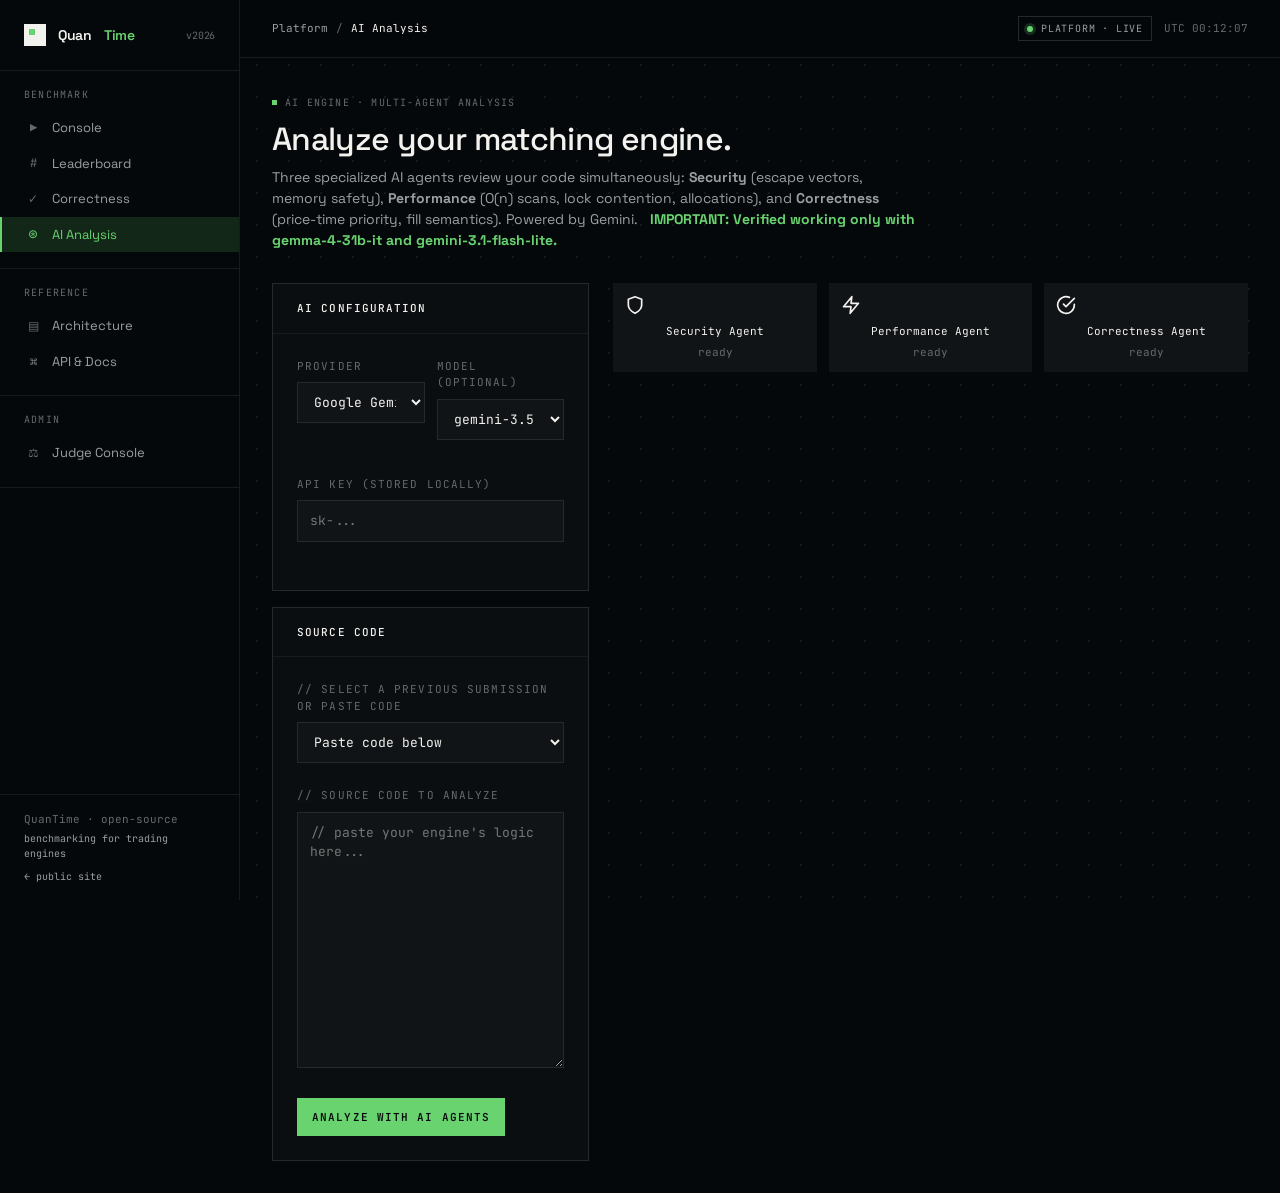
==== commit 73b5eb56: "chore: increase bot limits, add hardware warnings, and finalize UI polish" ====
--- a/frontend/platform/analyze.html
+++ b/frontend/platform/analyze.html
@@ -266,7 +266,7 @@
 <script>
 Layout.render({
   active: 'analyze',
-  crumb: [{ label: 'Platform', href: 'dashboard.html' }, { label: 'AI Analysis' }],
+  crumb: [{ label: 'Platform', href: 'console.html' }, { label: 'AI Analysis' }],
 });
 
 const el = id => document.getElementById(id);
